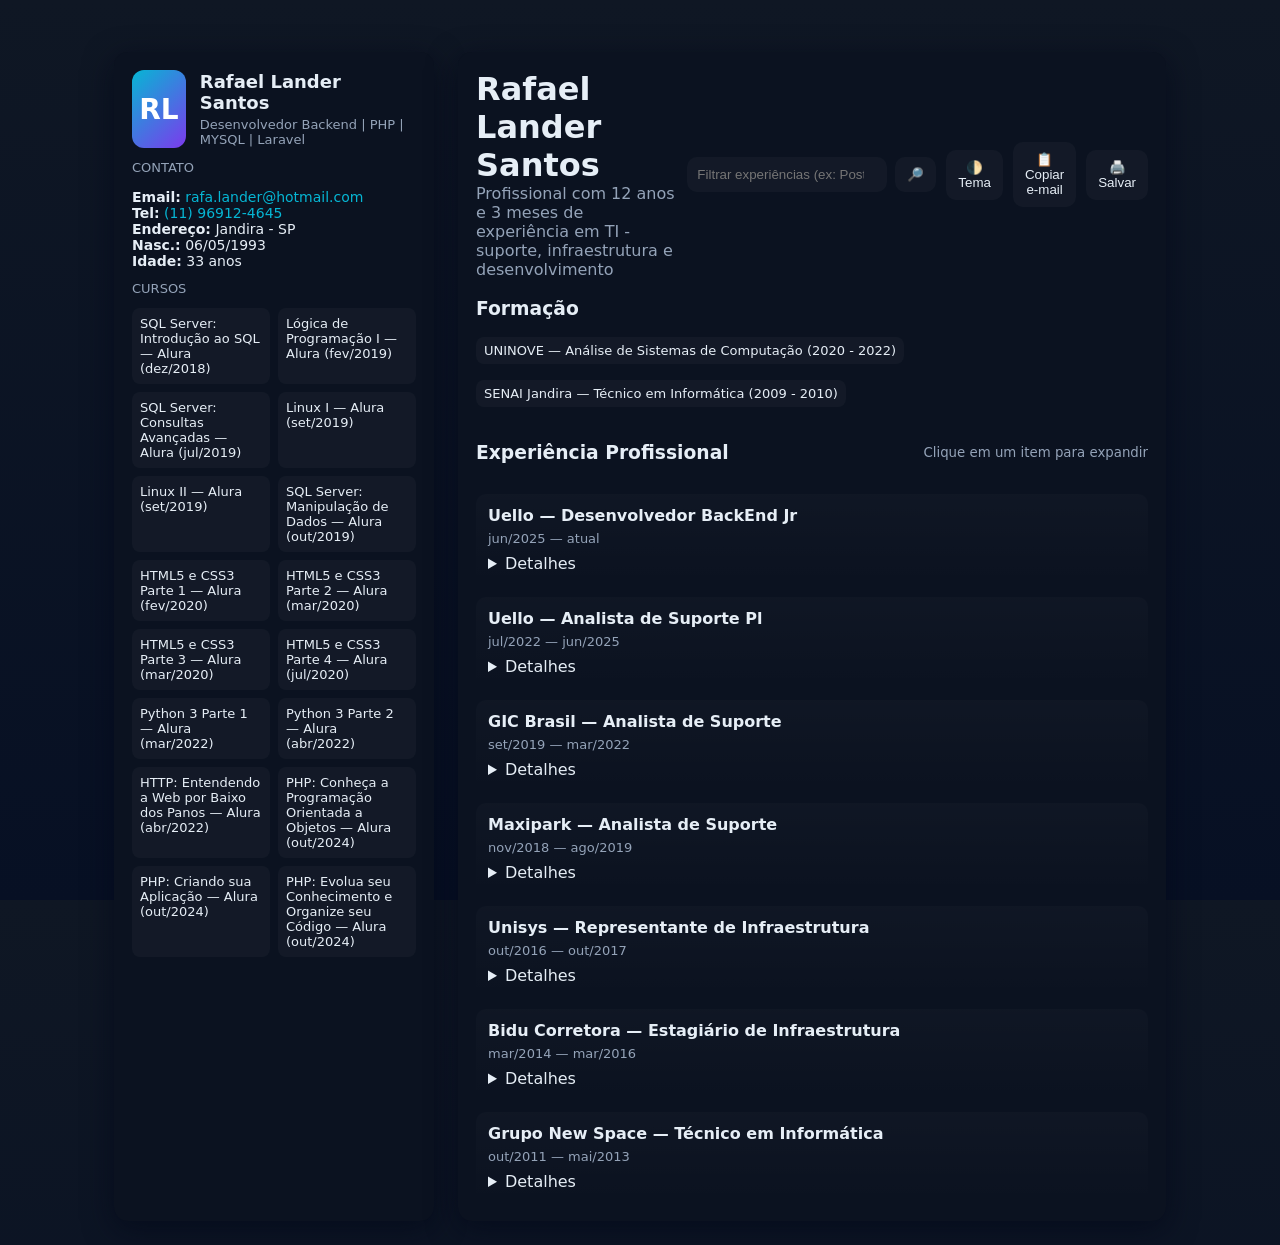
==== index.html @ 4fa95ddf "feature(#NA): Renomeia arquivo html principal" ====
<!doctype html>
<html lang="pt-BR">
<head>
  <meta charset="utf-8" />
  <meta name="viewport" content="width=device-width,initial-scale=1" />
  <title>Rafael Lander Santos — Currículo Interativo</title>
  <link rel="stylesheet" href="style.css">
</head>
<body data-theme="dark">
  <div class="container">
    <aside class="card">
      <div class="profile">
        <div class="avatar">RL</div>
        <div>
          <div class="name">Rafael Lander Santos</div>
          <div class="role">Desenvolvedor Backend | PHP | MYSQL | Laravel</div>
        </div>
      </div>

      <div class="section-title">Contato</div>
      <div class="contact">
        <div><strong>Email:</strong> <a id="emailLink" href="mailto:rafa.lander@hotmail.com">rafa.lander@hotmail.com</a></div>
        <div><strong>Tel:</strong> <a id="phoneLink" href="https://wa.me/5511969124645" target="_blank" rel="noopener noreferrer">(11) 96912-4645</a></div>
        <div><strong>Endereço:</strong> Jandira - SP</div>
        <div class="born"><strong>Nasc.:</strong> <span id="bornValue"></span></div>
        <div class="age"><strong>Idade:</strong> <span id="ageValue"></span></div>
      </div>

      <div class="section-title">Cursos</div>
      <div class="courses">
        <div class="course" data-order="2018-12">SQL Server: Introdução ao SQL — Alura (dez/2018)</div>
        <div class="course" data-order="2019-02">Lógica de Programação I — Alura (fev/2019)</div>
        <div class="course" data-order="2019-07">SQL Server: Consultas Avançadas — Alura (jul/2019)</div>
        <div class="course" data-order="2019-09">Linux I — Alura (set/2019)</div>
        <div class="course" data-order="2019-09">Linux II — Alura (set/2019)</div>
        <div class="course" data-order="2019-10">SQL Server: Manipulação de Dados — Alura (out/2019)</div>
        <div class="course" data-order="2020-02">HTML5 e CSS3 Parte 1 — Alura (fev/2020)</div>
        <div class="course" data-order="2020-03">HTML5 e CSS3 Parte 2 — Alura (mar/2020)</div>
        <div class="course" data-order="2020-03">HTML5 e CSS3 Parte 3 — Alura (mar/2020)</div>
        <div class="course" data-order="2020-07">HTML5 e CSS3 Parte 4 — Alura (jul/2020)</div>
        <div class="course" data-order="2022-03">Python 3 Parte 1 — Alura (mar/2022)</div>
        <div class="course" data-order="2022-04">Python 3 Parte 2 — Alura (abr/2022)</div>
        <div class="course" data-order="2022-04">HTTP: Entendendo a Web por Baixo dos Panos — Alura (abr/2022)</div>
        <div class="course" data-order="2024-10">PHP: Conheça a Programação Orientada a Objetos — Alura (out/2024)</div>
        <div class="course" data-order="2024-10">PHP: Criando sua Aplicação — Alura (out/2024)</div>
        <div class="course" data-order="2024-10">PHP: Evolua seu Conhecimento e Organize seu Código — Alura (out/2024)</div>
      </div>
    </aside>

    <main class="card">
      <header class="main-header">
        <div>
          <h1 style="margin:0">Rafael Lander Santos</h1>
          <div id="experienceSummary" style="color:var(--muted)">Profissional com +8 anos de experiência em TI - suporte, infraestrutura e desenvolvimento</div>
        </div>
        <div class="actions">
          <div class="search">
            <input id="q" type="search" placeholder="Filtrar experiências (ex: Postgres, ServiceNow)" />
            <button id="searchBtn" title="Filtrar">🔎</button>
          </div>
          <button id="themeBtn" title="Alternar tema">🌓 Tema</button>
          <button id="copyBtn" title="Copiar email">📋 Copiar e‑mail</button>
          <button id="printBtn" title="Imprimir / Salvar PDF">🖨️ Salvar</button>
        </div>
      </header>
      
      <section style="margin-top:16px">
        <h3>Formação</h3>
        <div style="display:flex;gap:16px;flex-wrap:wrap;margin-top:8px">
          <div class="chip">UNINOVE — Análise de Sistemas de Computação (2020 - 2022)</div>
          <div class="chip">SENAI Jandira — Técnico em Informática (2009 - 2010)</div>
        </div>
      </section>
      
      <section style="margin-top:16px">
        <div style="display:flex;justify-content:space-between;align-items:center"><h3>Experiência Profissional</h3><small class="print-hide" style="color:var(--muted)">Clique em um item para expandir</small></div>

        <div class="timeline" id="timeline">

          <article class="job" data-tags="uello backend php symfony linux">
            <h4>Uello — Desenvolvedor BackEnd Jr</h4>
            <div class="meta">jun/2025 — atual</div>
            <details>
              <summary>Detalhes</summary>
              <ul>
                <li>Desenvolvimento backend com foco em APIs e integração com sistemas internos.</li>
                <li>Trabalho com PHP/Symfony, banco de dados e deploys.</li>
              </ul>
            </details>
          </article>

          <article class="job" data-tags="uello suporte helpdesk ad ldap">
            <h4>Uello — Analista de Suporte Pl</h4>
            <div class="meta">jul/2022 — jun/2025</div>
            <details>
              <summary>Detalhes</summary>
              <ul>
                <li>Atendimento de 2º/3º nível, administração de contas e suporte a infraestrutura.</li>
                <li>Integração com times de desenvolvimento para resolução de bugs e deploys.</li>
              </ul>
            </details>
          </article>

          <article class="job" data-tags="gic suporte postgres oracle sqlserver linux">
            <h4>GIC Brasil — Analista de Suporte</h4>
            <div class="meta">set/2019 — mar/2022</div>
            <details>
              <summary>Detalhes</summary>
              <ul>
                <li>Suporte técnico ao sistema RUB; atendimento a clientes, instalação e reparo.</li>
                <li>Gerenciamento de banco de dados Postgres, Oracle e SQL Server.</li>
              </ul>
            </details>
          </article>

          <article class="job" data-tags="maxipark suporte sqlserver office365">
            <h4>Maxipark — Analista de Suporte</h4>
            <div class="meta">nov/2018 — ago/2019</div>
            <details>
              <summary>Detalhes</summary>
              <ul>
                <li>Suporte local e remoto às filiais; administração Office365.</li>
                <li>Inserção de dados no Protheus; administração de SQL Server.</li>
              </ul>
            </details>
          </article>

          <article class="job" data-tags="unisys infraestrutura onsite">
            <h4>Unisys — Representante de Infraestrutura</h4>
            <div class="meta">out/2016 — out/2017</div>
            <details>
              <summary>Detalhes</summary>
              <ul>
                <li>Suporte on-site, impressoras e infraestrutura de redes.</li>
              </ul>
            </details>
          </article>

          <article class="job" data-tags="bidu suporte zendesk ad dhcp gpo">
            <h4>Bidu Corretora — Estagiário de Infraestrutura</h4>
            <div class="meta">mar/2014 — mar/2016</div>
            <details>
              <summary>Detalhes</summary>
              <ul>
                <li>Atendimento de chamados (Zendesk). Administração Windows Server e AD.</li>
              </ul>
            </details>
          </article>

          <article class="job" data-tags="newspace tecnico micros impressoras">
            <h4>Grupo New Space — Técnico em Informática</h4>
            <div class="meta">out/2011 — mai/2013</div>
            <details>
              <summary>Detalhes</summary>
              <ul>
                <li>Checklist de servidores, suporte ao usuário, instalação de SOs e configuração de pacotes Office.</li>
              </ul>
            </details>
          </article>

        </div>
      </section>
    </main>
  </div>
  <script src="index.js"></script>
</body>
</html>
---- style.css ----
@media print {
  .print-hide {
    display: none !important;
  }
}
@media print {
  /* Oculta o texto de dica de expandir na impressão */
  .print-hide, .timeline-tip, small[style*="Clique em um item"] {
    display: none !important;
  }
}
@media print {
  html, body {
    background: #fff !important;
    color: #222 !important;
    font-size: 12pt;
    -webkit-print-color-adjust: exact;
    print-color-adjust: exact;
  }
  .container {
    display: block !important;
    max-width: 100% !important;
    margin: 0 !important;
    padding: 0 !important;
    box-shadow: none !important;
    background: none !important;
  }
  aside.card, main.card {
    width: 100% !important;
    float: none !important;
    margin: 0 0 24px 0 !important;
    box-sizing: border-box !important;
    background: none !important;
    box-shadow: none !important;
    border-radius: 0 !important;
    padding: 0 !important;
    color: #222 !important;
  }
  .profile {
    gap: 10px !important;
    align-items: flex-start !important;
    margin-bottom: 12px !important;
  }
  .avatar {
    width: 60px !important;
    height: 60px !important;
    font-size: 22px !important;
    background: #eee !important;
    color: #222 !important;
    box-shadow: none !important;
  }
  .chip, .pill, .course {
    background: #f3f3f3 !important;
    color: #222 !important;
    border-radius: 4px !important;
    box-shadow: none !important;
    margin-bottom: 4px !important;
  }
  .timeline {
    gap: 8px !important;
    margin-top: 10px !important;
  }
  .job {
    background: none !important;
    box-shadow: none !important;
    color: #222 !important;
    border-radius: 0 !important;
    padding: 8px 0 !important;
    page-break-inside: avoid !important;
    margin-bottom: 8px !important;
  }
  .job h4 {
    font-size: 1.1em !important;
    margin-bottom: 2px !important;
  }
  .job .meta {
    font-size: 0.95em !important;
    color: #555 !important;
    margin-bottom: 4px !important;
  }
  ul {
    padding-left: 18px !important;
    margin-bottom: 6px !important;
  }
  .section-title {
    margin-top: 18px !important;
    margin-bottom: 6px !important;
    font-size: 1em !important;
    color: #888 !important;
    text-transform: uppercase !important;
  }
  .courses {
    grid-template-columns: 1fr !important;
    gap: 4px !important;
    page-break-inside: avoid !important;
  }
  footer.note {
    display: none !important;
  }
  a {
    color: #222 !important;
    text-decoration: underline !important;
    word-break: break-all;
  }
  header.main-header {
    display: none !important;
  }
  /* Reduzir margens e espaçamentos para encaixar mais conteúdo na primeira página */
  aside.card, main.card {
    margin-bottom: 12px !important;
    padding: 8px 0 !important;
  }
  .profile {
    margin-bottom: 6px !important;
  }
  .section-title {
    margin-top: 10px !important;
    margin-bottom: 2px !important;
    font-size: 0.95em !important;
  }
  .courses {
    gap: 2px !important;
    margin-bottom: 6px !important;
  }
  .chip, .course {
    padding: 4px 6px !important;
    font-size: 12px !important;
    margin-bottom: 2px !important;
  }
  section {
    margin-top: 8px !important;
    margin-bottom: 8px !important;
    padding: 0 !important;
  }
  h3 {
    margin: 6px 0 4px 0 !important;
    font-size: 1.05em !important;
  }
  .contact {
    margin-top: 6px !important;
    font-size: 13px !important;
  }
}
@import url('https://fonts.googleapis.com/css2?family=Inter:wght@300;400;500;600;700&display=swap');
  :root {
    --bg: #0f1724;
    --card: #0b1220;
    --muted: #94a3b8;
    --accent: #06b6d4;
    --text: #e6eef6;
    --glass: rgba(255, 255, 255, 0.03);
  }
  [data-theme="light"] {
    --bg: #f6f9fc;
    --card: #ffffff;
    --muted: #475569;
    --accent: #0ea5b7;
    --text: #0f1724;
    --glass: rgba(15, 23, 42, 0.04);
  }
  * {
    box-sizing: border-box;
  }
  html,
  body {
    height: 100%;
  }
  body {
    font-family: Inter, ui-sans-serif, system-ui, -apple-system, "Segoe UI", Roboto, "Helvetica Neue";
    margin: 0;
    min-height: 100vh;
    background: linear-gradient(180deg, var(--bg), #071024);
    color: var(--text);
  }
  .container {
    max-width: 1100px;
    margin: 28px auto;
    padding: 24px;
    display: grid;
    grid-template-columns: 320px 1fr;
    gap: 24px;
  }
  .card {
    background: var(--card);
    border-radius: 14px;
    padding: 18px;
    box-shadow: 0 8px 30px rgba(2, 6, 23, 0.6);
    backdrop-filter: blur(6px);
  }

  /* Sidebar */
  .profile {
    display: flex;
    gap: 14px;
    align-items: center;
  }
  .avatar {
    width: 78px;
    height: 78px;
    border-radius: 12px;
    background: linear-gradient(135deg, var(--accent), #7c3aed);
    display: flex;
    align-items: center;
    justify-content: center;
    font-weight: 700;
    font-size: 28px;
    color: #fff;
  }
  .name {
    font-size: 18px;
    font-weight: 700;
  }
  .role {
    color: var(--muted);
    font-size: 13px;
    margin-top: 4px;
  }
  .contact {
    margin-top: 14px;
    font-size: 14px;
  }
  .contact a {
    color: var(--accent);
    text-decoration: none;
  }
  .section-title {
    font-size: 13px;
    color: var(--muted);
    text-transform: uppercase;
    margin: 12px 0;
  }
  .pill {
    display: inline-block;
    padding: 6px 10px;
    border-radius: 999px;
    background: var(--glass);
    font-size: 13px;
    margin: 6px 6px 0 0;
  }
  .skills {
    display: flex;
    flex-direction: column;
    gap: 8px;
  }
  .skill {
    display: flex;
    justify-content: space-between;
    align-items: center;
  }
  .bar {
    height: 8px;
    background: rgba(255, 255, 255, 0.06);
    border-radius: 999px;
    flex: 1;
    margin-left: 10px;
    overflow: hidden;
  }
  .bar > i {
    display: block;
    height: 100%;
    background: linear-gradient(90deg, var(--accent), #7c3aed);
  }

  /* Main */
  header.main-header {
    display: flex;
    align-items: center;
    justify-content: space-between;
    gap: 12px;
  }
  .actions {
    display: flex;
    gap: 10px;
    align-items: center;
  }
  button {
    background: var(--glass);
    border: 0;
    padding: 10px 12px;
    border-radius: 10px;
    color: inherit;
    cursor: pointer;
  }

  .about {
    margin-top: 12px;
    color: var(--muted);
    line-height: 1.45;
  }
  .timeline {
    display: flex;
    flex-direction: column;
    gap: 12px;
    margin-top: 12px;
  }
  .job {
    background: linear-gradient(180deg, rgba(255, 255, 255, 0.02), transparent);
    padding: 12px;
    border-radius: 10px;
  }
  .job h4 {
    margin: 0 0 6px 0;
  }
  .job .meta {
    font-size: 13px;
    color: var(--muted);
    margin-bottom: 8px;
  }
  ul {
    margin: 0;
    padding-left: 18px;
  }

  .courses {
    display: grid;
    grid-template-columns: repeat(2, 1fr);
    gap: 8px;
  }
  .course {
    background: var(--glass);
    padding: 8px;
    border-radius: 8px;
    font-size: 13px;
  }

  /* Responsive */
  @media (max-width: 900px) {
    .container {
      grid-template-columns: 1fr;
      padding: 16px;
    }
    .avatar {
      width: 64px;
      height: 64px;
    }
  }

  /* small helpers */
  .chip {
    padding: 6px 8px;
    border-radius: 8px;
    background: rgba(255, 255, 255, 0.03);
    font-size: 13px;
  }
  .search {
    display: flex;
    gap: 8px;
    align-items: center;
  }
  input[type="search"] {
    padding: 10px;
    border-radius: 10px;
    border: 0;
    background: rgba(255, 255, 255, 0.03);
    color: inherit;
    min-width: 200px;
  }
  footer.note {
    margin-top: 14px;
    color: var(--muted);
    font-size: 13px;
  }

  /* improve link contrast in light mode */
  [data-theme="light"] a {
    color: var(--accent);
  }
@import url('https://fonts.googleapis.com/css2?family=Inter:wght@300;400;500;600;700&display=swap');
  :root {
    --bg: #0f1724;
    --card: #0b1220;
    --muted: #94a3b8;
    --accent: #06b6d4;
    --text: #e6eef6;
    --glass: rgba(255, 255, 255, 0.03);
  }
  [data-theme="light"] {
    --bg: #f6f9fc;
    --card: #ffffff;
    --muted: #475569;
    --accent: #0ea5b7;
    --text: #0f1724;
    --glass: rgba(15, 23, 42, 0.04);
  }
  * {
    box-sizing: border-box;
  }
  html,
  body {
    height: 100%;
  }
  body {
    font-family: Inter, ui-sans-serif, system-ui, -apple-system, "Segoe UI", Roboto, "Helvetica Neue";
    margin: 0;
    min-height: 100vh;
    background: linear-gradient(180deg, var(--bg), #071024);
    color: var(--text);
  }
  .container {
    max-width: 1100px;
    margin: 28px auto;
    padding: 24px;
    display: grid;
    grid-template-columns: 320px 1fr;
    gap: 24px;
  }
  .card {
    background: var(--card);
    border-radius: 14px;
    padding: 18px;
    box-shadow: 0 8px 30px rgba(2, 6, 23, 0.6);
    backdrop-filter: blur(6px);
  }

    height: 100%;
    background: linear-gradient(90deg, var(--accent), #7c3aed);
  }

  /* Main */
  header.main-header {
    display: flex;
    align-items: center;
    justify-content: space-between;
    gap: 12px;
  }
  .actions {
    display: flex;
    gap: 10px;
    align-items: center;
  }
  button {
    background: var(--glass);
    border: 0;
    padding: 10px 12px;
    border-radius: 10px;
    color: inherit;
    cursor: pointer;
  }

  .about {
    margin-top: 12px;
    color: var(--muted);
    line-height: 1.45;
  }
  .timeline {
    display: flex;
    flex-direction: column;
    gap: 12px;
    margin-top: 12px;
  }
  .job {
    background: linear-gradient(180deg, rgba(255, 255, 255, 0.02), transparent);
    padding: 12px;
    border-radius: 10px;
  }
  .job h4 {
    margin: 0 0 6px 0;
  }
  .job .meta {
    font-size: 13px;
    color: var(--muted);
    margin-bottom: 8px;
  }
  ul {
    margin: 0;
    padding-left: 18px;
  }

  .courses {
    display: grid;
    grid-template-columns: repeat(2, 1fr);
    gap: 8px;
  }
  .course {
    background: var(--glass);
    padding: 8px;
    border-radius: 8px;
    font-size: 13px;
  }

  /* Responsive */
  @media (max-width: 900px) {
    .container {
      grid-template-columns: 1fr;
      padding: 16px;
    }
    .avatar {
      width: 64px;
      height: 64px;
    }
  }

  /* small helpers */
  .chip {
    padding: 6px 8px;
    border-radius: 8px;
    background: rgba(255, 255, 255, 0.03);
    font-size: 13px;
  }
  .search {
    display: flex;
    gap: 8px;
    align-items: center;
  }
  input[type="search"] {
    padding: 10px;
    border-radius: 10px;
    border: 0;
    background: rgba(255, 255, 255, 0.03);
    color: inherit;
    min-width: 200px;
  }
  footer.note {
    margin-top: 14px;
    color: var(--muted);
    font-size: 13px;
  }

  /* improve link contrast in light mode */
  [data-theme="light"] a {
    color: var(--accent);
  }
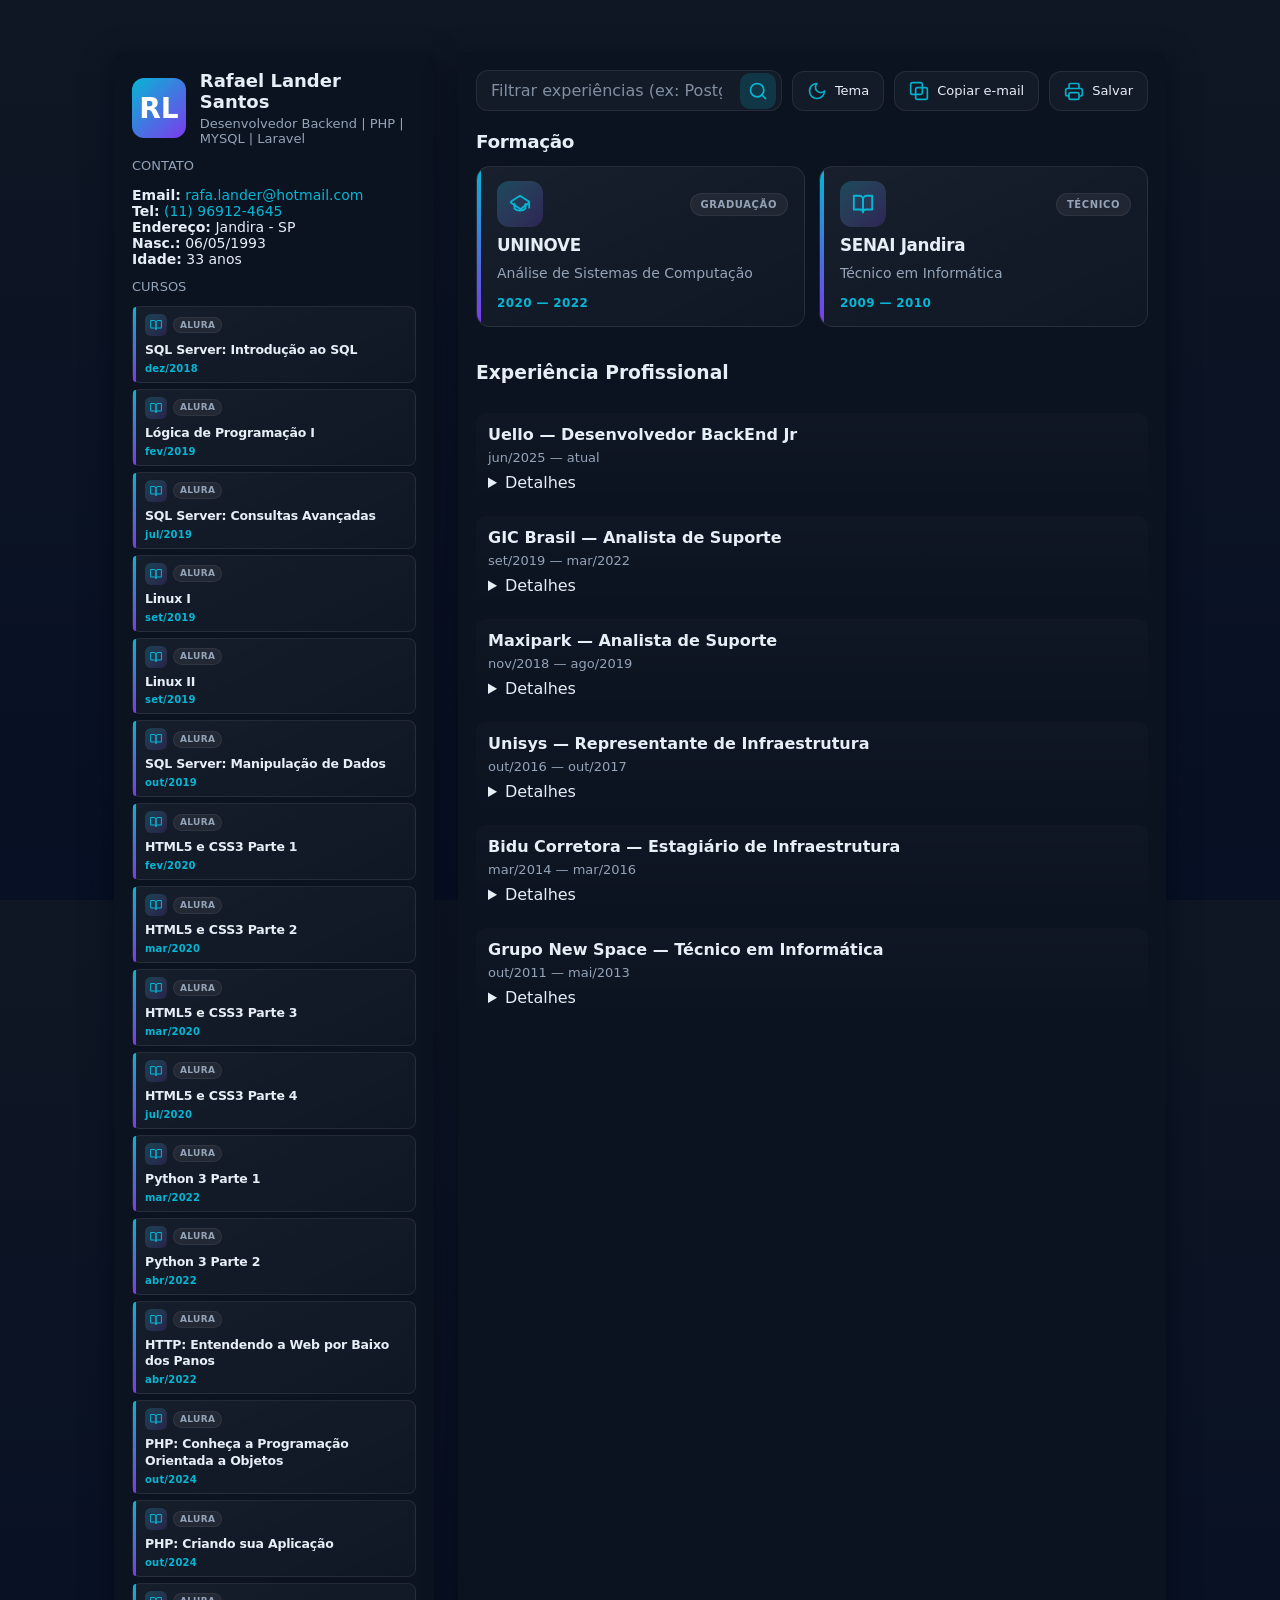
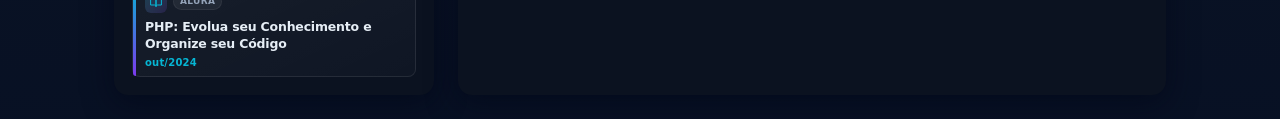
==== commit f05e5eae: "moderniza curriculo e corrige bugs" ====
--- a/index.html
+++ b/index.html
@@ -28,52 +28,252 @@
 
       <div class="section-title">Cursos</div>
       <div class="courses">
-        <div class="course" data-order="2018-12">SQL Server: Introdução ao SQL — Alura (dez/2018)</div>
-        <div class="course" data-order="2019-02">Lógica de Programação I — Alura (fev/2019)</div>
-        <div class="course" data-order="2019-07">SQL Server: Consultas Avançadas — Alura (jul/2019)</div>
-        <div class="course" data-order="2019-09">Linux I — Alura (set/2019)</div>
-        <div class="course" data-order="2019-09">Linux II — Alura (set/2019)</div>
-        <div class="course" data-order="2019-10">SQL Server: Manipulação de Dados — Alura (out/2019)</div>
-        <div class="course" data-order="2020-02">HTML5 e CSS3 Parte 1 — Alura (fev/2020)</div>
-        <div class="course" data-order="2020-03">HTML5 e CSS3 Parte 2 — Alura (mar/2020)</div>
-        <div class="course" data-order="2020-03">HTML5 e CSS3 Parte 3 — Alura (mar/2020)</div>
-        <div class="course" data-order="2020-07">HTML5 e CSS3 Parte 4 — Alura (jul/2020)</div>
-        <div class="course" data-order="2022-03">Python 3 Parte 1 — Alura (mar/2022)</div>
-        <div class="course" data-order="2022-04">Python 3 Parte 2 — Alura (abr/2022)</div>
-        <div class="course" data-order="2022-04">HTTP: Entendendo a Web por Baixo dos Panos — Alura (abr/2022)</div>
-        <div class="course" data-order="2024-10">PHP: Conheça a Programação Orientada a Objetos — Alura (out/2024)</div>
-        <div class="course" data-order="2024-10">PHP: Criando sua Aplicação — Alura (out/2024)</div>
-        <div class="course" data-order="2024-10">PHP: Evolua seu Conhecimento e Organize seu Código — Alura (out/2024)</div>
+        <svg class="svg-sprite" xmlns="http://www.w3.org/2000/svg" aria-hidden="true" focusable="false">
+          <symbol id="icon-course-book" viewBox="0 0 24 24" fill="none">
+            <path stroke="currentColor" stroke-width="2" stroke-linecap="round" stroke-linejoin="round" d="M2 3h6a4 4 0 0 1 4 4v14a3 3 0 0 0-3-3H2z"/>
+            <path stroke="currentColor" stroke-width="2" stroke-linecap="round" stroke-linejoin="round" d="M22 3h-6a4 4 0 0 0-4 4v14a3 3 0 0 1 3-3h7z"/>
+          </symbol>
+        </svg>
+        <article class="course-card" data-order="2018-12">
+          <div class="course-card__accent" aria-hidden="true"></div>
+          <div class="course-card__head">
+            <span class="course-card__icon" aria-hidden="true"><svg width="16" height="16" aria-hidden="true"><use href="#icon-course-book"/></svg></span>
+            <span class="course-card__tag">Alura</span>
+          </div>
+          <div class="course-card__body">
+            <h4 class="course-card__title">SQL Server: Introdução ao SQL</h4>
+            <p class="course-card__period"><time datetime="2018-12">dez/2018</time></p>
+          </div>
+        </article>
+        <article class="course-card" data-order="2019-02">
+          <div class="course-card__accent" aria-hidden="true"></div>
+          <div class="course-card__head">
+            <span class="course-card__icon" aria-hidden="true"><svg width="16" height="16" aria-hidden="true"><use href="#icon-course-book"/></svg></span>
+            <span class="course-card__tag">Alura</span>
+          </div>
+          <div class="course-card__body">
+            <h4 class="course-card__title">Lógica de Programação I</h4>
+            <p class="course-card__period"><time datetime="2019-02">fev/2019</time></p>
+          </div>
+        </article>
+        <article class="course-card" data-order="2019-07">
+          <div class="course-card__accent" aria-hidden="true"></div>
+          <div class="course-card__head">
+            <span class="course-card__icon" aria-hidden="true"><svg width="16" height="16" aria-hidden="true"><use href="#icon-course-book"/></svg></span>
+            <span class="course-card__tag">Alura</span>
+          </div>
+          <div class="course-card__body">
+            <h4 class="course-card__title">SQL Server: Consultas Avançadas</h4>
+            <p class="course-card__period"><time datetime="2019-07">jul/2019</time></p>
+          </div>
+        </article>
+        <article class="course-card" data-order="2019-09">
+          <div class="course-card__accent" aria-hidden="true"></div>
+          <div class="course-card__head">
+            <span class="course-card__icon" aria-hidden="true"><svg width="16" height="16" aria-hidden="true"><use href="#icon-course-book"/></svg></span>
+            <span class="course-card__tag">Alura</span>
+          </div>
+          <div class="course-card__body">
+            <h4 class="course-card__title">Linux I</h4>
+            <p class="course-card__period"><time datetime="2019-09">set/2019</time></p>
+          </div>
+        </article>
+        <article class="course-card" data-order="2019-09">
+          <div class="course-card__accent" aria-hidden="true"></div>
+          <div class="course-card__head">
+            <span class="course-card__icon" aria-hidden="true"><svg width="16" height="16" aria-hidden="true"><use href="#icon-course-book"/></svg></span>
+            <span class="course-card__tag">Alura</span>
+          </div>
+          <div class="course-card__body">
+            <h4 class="course-card__title">Linux II</h4>
+            <p class="course-card__period"><time datetime="2019-09">set/2019</time></p>
+          </div>
+        </article>
+        <article class="course-card" data-order="2019-10">
+          <div class="course-card__accent" aria-hidden="true"></div>
+          <div class="course-card__head">
+            <span class="course-card__icon" aria-hidden="true"><svg width="16" height="16" aria-hidden="true"><use href="#icon-course-book"/></svg></span>
+            <span class="course-card__tag">Alura</span>
+          </div>
+          <div class="course-card__body">
+            <h4 class="course-card__title">SQL Server: Manipulação de Dados</h4>
+            <p class="course-card__period"><time datetime="2019-10">out/2019</time></p>
+          </div>
+        </article>
+        <article class="course-card" data-order="2020-02">
+          <div class="course-card__accent" aria-hidden="true"></div>
+          <div class="course-card__head">
+            <span class="course-card__icon" aria-hidden="true"><svg width="16" height="16" aria-hidden="true"><use href="#icon-course-book"/></svg></span>
+            <span class="course-card__tag">Alura</span>
+          </div>
+          <div class="course-card__body">
+            <h4 class="course-card__title">HTML5 e CSS3 Parte 1</h4>
+            <p class="course-card__period"><time datetime="2020-02">fev/2020</time></p>
+          </div>
+        </article>
+        <article class="course-card" data-order="2020-03">
+          <div class="course-card__accent" aria-hidden="true"></div>
+          <div class="course-card__head">
+            <span class="course-card__icon" aria-hidden="true"><svg width="16" height="16" aria-hidden="true"><use href="#icon-course-book"/></svg></span>
+            <span class="course-card__tag">Alura</span>
+          </div>
+          <div class="course-card__body">
+            <h4 class="course-card__title">HTML5 e CSS3 Parte 2</h4>
+            <p class="course-card__period"><time datetime="2020-03">mar/2020</time></p>
+          </div>
+        </article>
+        <article class="course-card" data-order="2020-03">
+          <div class="course-card__accent" aria-hidden="true"></div>
+          <div class="course-card__head">
+            <span class="course-card__icon" aria-hidden="true"><svg width="16" height="16" aria-hidden="true"><use href="#icon-course-book"/></svg></span>
+            <span class="course-card__tag">Alura</span>
+          </div>
+          <div class="course-card__body">
+            <h4 class="course-card__title">HTML5 e CSS3 Parte 3</h4>
+            <p class="course-card__period"><time datetime="2020-03">mar/2020</time></p>
+          </div>
+        </article>
+        <article class="course-card" data-order="2020-07">
+          <div class="course-card__accent" aria-hidden="true"></div>
+          <div class="course-card__head">
+            <span class="course-card__icon" aria-hidden="true"><svg width="16" height="16" aria-hidden="true"><use href="#icon-course-book"/></svg></span>
+            <span class="course-card__tag">Alura</span>
+          </div>
+          <div class="course-card__body">
+            <h4 class="course-card__title">HTML5 e CSS3 Parte 4</h4>
+            <p class="course-card__period"><time datetime="2020-07">jul/2020</time></p>
+          </div>
+        </article>
+        <article class="course-card" data-order="2022-03">
+          <div class="course-card__accent" aria-hidden="true"></div>
+          <div class="course-card__head">
+            <span class="course-card__icon" aria-hidden="true"><svg width="16" height="16" aria-hidden="true"><use href="#icon-course-book"/></svg></span>
+            <span class="course-card__tag">Alura</span>
+          </div>
+          <div class="course-card__body">
+            <h4 class="course-card__title">Python 3 Parte 1</h4>
+            <p class="course-card__period"><time datetime="2022-03">mar/2022</time></p>
+          </div>
+        </article>
+        <article class="course-card" data-order="2022-04">
+          <div class="course-card__accent" aria-hidden="true"></div>
+          <div class="course-card__head">
+            <span class="course-card__icon" aria-hidden="true"><svg width="16" height="16" aria-hidden="true"><use href="#icon-course-book"/></svg></span>
+            <span class="course-card__tag">Alura</span>
+          </div>
+          <div class="course-card__body">
+            <h4 class="course-card__title">Python 3 Parte 2</h4>
+            <p class="course-card__period"><time datetime="2022-04">abr/2022</time></p>
+          </div>
+        </article>
+        <article class="course-card" data-order="2022-04">
+          <div class="course-card__accent" aria-hidden="true"></div>
+          <div class="course-card__head">
+            <span class="course-card__icon" aria-hidden="true"><svg width="16" height="16" aria-hidden="true"><use href="#icon-course-book"/></svg></span>
+            <span class="course-card__tag">Alura</span>
+          </div>
+          <div class="course-card__body">
+            <h4 class="course-card__title">HTTP: Entendendo a Web por Baixo dos Panos</h4>
+            <p class="course-card__period"><time datetime="2022-04">abr/2022</time></p>
+          </div>
+        </article>
+        <article class="course-card" data-order="2024-10">
+          <div class="course-card__accent" aria-hidden="true"></div>
+          <div class="course-card__head">
+            <span class="course-card__icon" aria-hidden="true"><svg width="16" height="16" aria-hidden="true"><use href="#icon-course-book"/></svg></span>
+            <span class="course-card__tag">Alura</span>
+          </div>
+          <div class="course-card__body">
+            <h4 class="course-card__title">PHP: Conheça a Programação Orientada a Objetos</h4>
+            <p class="course-card__period"><time datetime="2024-10">out/2024</time></p>
+          </div>
+        </article>
+        <article class="course-card" data-order="2024-10">
+          <div class="course-card__accent" aria-hidden="true"></div>
+          <div class="course-card__head">
+            <span class="course-card__icon" aria-hidden="true"><svg width="16" height="16" aria-hidden="true"><use href="#icon-course-book"/></svg></span>
+            <span class="course-card__tag">Alura</span>
+          </div>
+          <div class="course-card__body">
+            <h4 class="course-card__title">PHP: Criando sua Aplicação</h4>
+            <p class="course-card__period"><time datetime="2024-10">out/2024</time></p>
+          </div>
+        </article>
+        <article class="course-card" data-order="2024-10">
+          <div class="course-card__accent" aria-hidden="true"></div>
+          <div class="course-card__head">
+            <span class="course-card__icon" aria-hidden="true"><svg width="16" height="16" aria-hidden="true"><use href="#icon-course-book"/></svg></span>
+            <span class="course-card__tag">Alura</span>
+          </div>
+          <div class="course-card__body">
+            <h4 class="course-card__title">PHP: Evolua seu Conhecimento e Organize seu Código</h4>
+            <p class="course-card__period"><time datetime="2024-10">out/2024</time></p>
+          </div>
+        </article>
       </div>
     </aside>
 
     <main class="card">
       <header class="main-header">
-        <div>
-          <h1 style="margin:0">Rafael Lander Santos</h1>
-          <div id="experienceSummary" style="color:var(--muted)">Profissional com +8 anos de experiência em TI - suporte, infraestrutura e desenvolvimento</div>
-        </div>
         <div class="actions">
-          <div class="search">
-            <input id="q" type="search" placeholder="Filtrar experiências (ex: Postgres, ServiceNow)" />
-            <button id="searchBtn" title="Filtrar">🔎</button>
-          </div>
-          <button id="themeBtn" title="Alternar tema">🌓 Tema</button>
-          <button id="copyBtn" title="Copiar email">📋 Copiar e‑mail</button>
-          <button id="printBtn" title="Imprimir / Salvar PDF">🖨️ Salvar</button>
+          <div class="search" role="search">
+            <label class="visually-hidden" for="q">Filtrar experiências</label>
+            <input id="q" type="search" placeholder="Filtrar experiências (ex: Postgres, ServiceNow)" autocomplete="off" />
+            <button id="searchBtn" type="button" class="search__btn" title="Filtrar" aria-label="Filtrar experiências">
+              <svg class="icon" width="20" height="20" viewBox="0 0 24 24" aria-hidden="true"><circle cx="11" cy="11" r="8" fill="none" stroke="currentColor" stroke-width="2"/><path fill="none" stroke="currentColor" stroke-width="2" stroke-linecap="round" d="m21 21-4.35-4.35"/></svg>
+            </button>
+          </div>
+          <button id="themeBtn" type="button" class="toolbar-btn" title="Alternar tema" aria-pressed="false" aria-label="Alternar tema claro ou escuro">
+            <svg class="icon toolbar-btn__icon" width="20" height="20" viewBox="0 0 24 24" aria-hidden="true"><path fill="none" stroke="currentColor" stroke-width="2" stroke-linecap="round" stroke-linejoin="round" d="M12 3a6 6 0 0 0 9 9 9 9 0 1 1-9-9Z"/></svg>
+            <span class="toolbar-btn__label" aria-hidden="true">Tema</span>
+          </button>
+          <button id="copyBtn" type="button" class="toolbar-btn" title="Copiar e-mail" aria-label="Copiar e-mail">
+            <svg class="icon toolbar-btn__icon" width="20" height="20" viewBox="0 0 24 24" aria-hidden="true"><rect width="14" height="14" x="8" y="8" rx="2" ry="2" fill="none" stroke="currentColor" stroke-width="2"/><rect width="14" height="14" x="2" y="2" rx="2" ry="2" fill="none" stroke="currentColor" stroke-width="2"/></svg>
+            <span class="toolbar-btn__label" data-copy-label aria-hidden="true">Copiar e-mail</span>
+          </button>
+          <button id="printBtn" type="button" class="toolbar-btn" title="Imprimir ou salvar em PDF" aria-label="Imprimir ou salvar em PDF">
+            <svg class="icon toolbar-btn__icon" width="20" height="20" viewBox="0 0 24 24" aria-hidden="true"><path fill="none" stroke="currentColor" stroke-width="2" stroke-linejoin="round" d="M6 18H4a2 2 0 0 1-2-2v-5a2 2 0 0 1 2-2h16a2 2 0 0 1 2 2v5a2 2 0 0 1-2 2h-2"/><rect width="12" height="8" x="6" y="14" rx="2" fill="none" stroke="currentColor" stroke-width="2"/><path fill="none" stroke="currentColor" stroke-width="2" stroke-linejoin="round" d="M6 9V5a2 2 0 0 1 2-2h8a2 2 0 0 1 2 2v4"/></svg>
+            <span class="toolbar-btn__label" aria-hidden="true">Salvar</span>
+          </button>
         </div>
       </header>
       
-      <section style="margin-top:16px">
-        <h3>Formação</h3>
-        <div style="display:flex;gap:16px;flex-wrap:wrap;margin-top:8px">
-          <div class="chip">UNINOVE — Análise de Sistemas de Computação (2020 - 2022)</div>
-          <div class="chip">SENAI Jandira — Técnico em Informática (2009 - 2010)</div>
+      <section class="section-block formation" aria-labelledby="formation-heading">
+        <h3 id="formation-heading" class="section-block__title">Formação</h3>
+        <div class="formation-grid">
+          <article class="formation-card">
+            <div class="formation-card__accent" aria-hidden="true"></div>
+            <div class="formation-card__head">
+              <span class="formation-card__icon" aria-hidden="true">
+                <svg width="22" height="22" viewBox="0 0 24 24" fill="none" stroke="currentColor" stroke-width="2" stroke-linecap="round" stroke-linejoin="round"><path d="M21.42 10.922a1 1 0 0 0-.019-1.838L12 3.11 2.58 9.084a1 1 0 0 0 0 1.832L11.58 17.002a1 1 0 0 0 1.86 0z"/><path d="M22 10v6"/><path d="M6 12v5c3 3 9 3 12 0v-5"/></svg>
+              </span>
+              <span class="formation-card__tag">Graduação</span>
+            </div>
+            <div class="formation-card__body">
+              <h4 class="formation-card__school">UNINOVE</h4>
+              <p class="formation-card__course">Análise de Sistemas de Computação</p>
+              <p class="formation-card__period"><time datetime="2020">2020</time> — <time datetime="2022">2022</time></p>
+            </div>
+          </article>
+          <article class="formation-card">
+            <div class="formation-card__accent" aria-hidden="true"></div>
+            <div class="formation-card__head">
+              <span class="formation-card__icon" aria-hidden="true">
+                <svg width="22" height="22" viewBox="0 0 24 24" fill="none" stroke="currentColor" stroke-width="2" stroke-linecap="round" stroke-linejoin="round"><path d="M2 3h6a4 4 0 0 1 4 4v14a3 3 0 0 0-3-3H2z"/><path d="M22 3h-6a4 4 0 0 0-4 4v14a3 3 0 0 1 3-3h7z"/></svg>
+              </span>
+              <span class="formation-card__tag">Técnico</span>
+            </div>
+            <div class="formation-card__body">
+              <h4 class="formation-card__school">SENAI Jandira</h4>
+              <p class="formation-card__course">Técnico em Informática</p>
+              <p class="formation-card__period"><time datetime="2009">2009</time> — <time datetime="2010">2010</time></p>
+            </div>
+          </article>
         </div>
       </section>
       
       <section style="margin-top:16px">
-        <div style="display:flex;justify-content:space-between;align-items:center"><h3>Experiência Profissional</h3><small class="print-hide" style="color:var(--muted)">Clique em um item para expandir</small></div>
+        <div style="display:flex;justify-content:space-between;align-items:center"><h3>Experiência Profissional</h3></div>
 
         <div class="timeline" id="timeline">
 
@@ -84,19 +284,9 @@
               <summary>Detalhes</summary>
               <ul>
                 <li>Desenvolvimento backend com foco em APIs e integração com sistemas internos.</li>
-                <li>Trabalho com PHP/Symfony, banco de dados e deploys.</li>
-              </ul>
-            </details>
-          </article>
-
-          <article class="job" data-tags="uello suporte helpdesk ad ldap">
-            <h4>Uello — Analista de Suporte Pl</h4>
-            <div class="meta">jul/2022 — jun/2025</div>
-            <details>
-              <summary>Detalhes</summary>
-              <ul>
-                <li>Atendimento de 2º/3º nível, administração de contas e suporte a infraestrutura.</li>
-                <li>Integração com times de desenvolvimento para resolução de bugs e deploys.</li>
+                <li>Backend com PHP/Laravel, banco de dados MySQL e Docker.</li>
+                <li>Controle de versão com Git e GitHub.</li>
+                <li>Atuo também com o basico de frontend com HTML, CSS e JavaScript, React e typescript.</li>
               </ul>
             </details>
           </article>
@@ -108,6 +298,7 @@
               <summary>Detalhes</summary>
               <ul>
                 <li>Suporte técnico ao sistema RUB; atendimento a clientes, instalação e reparo.</li>
+                <li>Gestao de SMIT, e controle de chamados.</li>
                 <li>Gerenciamento de banco de dados Postgres, Oracle e SQL Server.</li>
               </ul>
             </details>
@@ -121,6 +312,9 @@
               <ul>
                 <li>Suporte local e remoto às filiais; administração Office365.</li>
                 <li>Inserção de dados no Protheus; administração de SQL Server.</li>
+                <li>Gestao do sistema de estacionamento matendo e corrigindo enventuais bugs.</li>
+                <li>Atendimento ao cliente e suporte ao usuário.</li>
+                <li>Gerenciamento de infraestrutura de servidores e redes local</li>
               </ul>
             </details>
           </article>
@@ -142,7 +336,9 @@
             <details>
               <summary>Detalhes</summary>
               <ul>
-                <li>Atendimento de chamados (Zendesk). Administração Windows Server e AD.</li>
+                <li>Atendimento de chamados (Zendesk).</li>
+                <li>Controle de usuarios e contas do AD e DHCP.</li>
+                <li>Gerenciamento de infraestrutura de servidores e redes local.</li>
               </ul>
             </details>
           </article>
--- a/style.css
+++ b/style.css
@@ -16,6 +16,9 @@
     font-size: 12pt;
     -webkit-print-color-adjust: exact;
     print-color-adjust: exact;
+    height: auto !important;
+    min-height: 0 !important;
+    overflow: visible !important;
   }
   .container {
     display: block !important;
@@ -24,6 +27,7 @@
     padding: 0 !important;
     box-shadow: none !important;
     background: none !important;
+    overflow: visible !important;
   }
   aside.card, main.card {
     width: 100% !important;
@@ -35,6 +39,37 @@
     border-radius: 0 !important;
     padding: 0 !important;
     color: #222 !important;
+    display: block !important;
+    overflow: visible !important;
+    max-height: none !important;
+  }
+  main.card {
+    page-break-before: auto !important;
+  }
+  #timeline,
+  .timeline {
+    display: flex !important;
+    flex-direction: column !important;
+    overflow: visible !important;
+    visibility: visible !important;
+  }
+  .job,
+  article.job {
+    display: block !important;
+    visibility: visible !important;
+    opacity: 1 !important;
+    page-break-inside: auto !important;
+    break-inside: auto !important;
+  }
+  details {
+    display: block !important;
+    overflow: visible !important;
+  }
+  details[open] > *:not(summary) {
+    display: block !important;
+  }
+  summary {
+    display: list-item !important;
   }
   .profile {
     gap: 10px !important;
@@ -49,7 +84,7 @@
     color: #222 !important;
     box-shadow: none !important;
   }
-  .chip, .pill, .course {
+  .chip, .pill, .course-card {
     background: #f3f3f3 !important;
     color: #222 !important;
     border-radius: 4px !important;
@@ -66,7 +101,6 @@
     color: #222 !important;
     border-radius: 0 !important;
     padding: 8px 0 !important;
-    page-break-inside: avoid !important;
     margin-bottom: 8px !important;
   }
   .job h4 {
@@ -92,7 +126,6 @@
   .courses {
     grid-template-columns: 1fr !important;
     gap: 4px !important;
-    page-break-inside: avoid !important;
   }
   footer.note {
     display: none !important;
@@ -122,10 +155,38 @@
     gap: 2px !important;
     margin-bottom: 6px !important;
   }
-  .chip, .course {
+  .chip {
     padding: 4px 6px !important;
     font-size: 12px !important;
     margin-bottom: 2px !important;
+  }
+  .course-card {
+    transform: none !important;
+    box-shadow: none !important;
+    background: #f3f3f3 !important;
+    border: 1px solid #ddd !important;
+    border-left: 3px solid #94a3b8 !important;
+    margin-bottom: 4px !important;
+    break-inside: avoid;
+  }
+  .course-card__accent {
+    display: none !important;
+  }
+  .course-card__icon {
+    background: #e8e8e8 !important;
+    color: #333 !important;
+  }
+  .course-card__tag {
+    background: #eaeaea !important;
+    border-color: #ddd !important;
+    color: #555 !important;
+  }
+  .course-card__title {
+    color: #111 !important;
+    font-size: 12px !important;
+  }
+  .course-card__period {
+    color: #0e7490 !important;
   }
   section {
     margin-top: 8px !important;
@@ -139,6 +200,35 @@
   .contact {
     margin-top: 6px !important;
     font-size: 13px !important;
+  }
+  .formation-card {
+    transform: none !important;
+    box-shadow: none !important;
+    background: #f3f3f3 !important;
+    border: 1px solid #ddd !important;
+    border-left: 4px solid #94a3b8 !important;
+    page-break-inside: avoid !important;
+  }
+  .formation-card__accent {
+    display: none !important;
+  }
+  .formation-card__icon {
+    background: #e8e8e8 !important;
+    color: #333 !important;
+  }
+  .formation-card__tag {
+    background: #eaeaea !important;
+    border-color: #ddd !important;
+    color: #555 !important;
+  }
+  .formation-card__school {
+    color: #111 !important;
+  }
+  .formation-card__course {
+    color: #444 !important;
+  }
+  .formation-card__period {
+    color: #0e7490 !important;
   }
 }
 @import url('https://fonts.googleapis.com/css2?family=Inter:wght@300;400;500;600;700&display=swap');
@@ -196,7 +286,7 @@
   }
   .avatar {
     width: 78px;
-    height: 78px;
+    height: 60px;
     border-radius: 12px;
     background: linear-gradient(135deg, var(--accent), #7c3aed);
     display: flex;
@@ -272,6 +362,8 @@
     display: flex;
     gap: 10px;
     align-items: center;
+    flex-wrap: wrap;
+    width: 100%;
   }
   button {
     background: var(--glass);
@@ -280,6 +372,12 @@
     border-radius: 10px;
     color: inherit;
     cursor: pointer;
+    font: inherit;
+    transition: background 0.15s ease, color 0.15s ease, border-color 0.15s ease, box-shadow 0.15s ease;
+  }
+  button:focus-visible {
+    outline: 2px solid var(--accent);
+    outline-offset: 2px;
   }
 
   .about {
@@ -312,15 +410,240 @@
   }
 
   .courses {
+    position: relative;
     display: grid;
-    grid-template-columns: repeat(2, 1fr);
-    gap: 8px;
-  }
-  .course {
-    background: var(--glass);
-    padding: 8px;
+    grid-template-columns: minmax(0, 1fr);
+    gap: 6px;
+    align-items: stretch;
+  }
+  .svg-sprite {
+    position: absolute;
+    width: 0;
+    height: 0;
+    overflow: hidden;
+  }
+  .course-card {
+    position: relative;
+    display: flex;
+    flex-direction: column;
+    align-items: stretch;
+    gap: 6px;
+    padding: 7px 10px 7px 12px;
     border-radius: 8px;
-    font-size: 13px;
+    border: 1px solid rgba(255, 255, 255, 0.08);
+    background: linear-gradient(155deg, rgba(255, 255, 255, 0.05), rgba(255, 255, 255, 0.02));
+    overflow: visible;
+    transition: transform 0.18s ease, box-shadow 0.18s ease, border-color 0.18s ease;
+  }
+  [data-theme="light"] .course-card {
+    border-color: rgba(15, 23, 42, 0.1);
+    background: linear-gradient(155deg, #ffffff, rgba(15, 23, 42, 0.03));
+  }
+  .course-card:hover {
+    transform: translateY(-1px);
+    box-shadow: 0 6px 16px rgba(2, 6, 23, 0.35);
+    border-color: color-mix(in srgb, var(--accent) 28%, transparent);
+  }
+  [data-theme="light"] .course-card:hover {
+    box-shadow: 0 6px 14px rgba(15, 23, 42, 0.08);
+  }
+  .course-card__accent {
+    position: absolute;
+    left: 0;
+    top: 0;
+    bottom: 0;
+    width: 3px;
+    background: linear-gradient(180deg, var(--accent), #7c3aed);
+    border-radius: 8px 0 0 8px;
+  }
+  .course-card__head {
+    display: flex;
+    flex-direction: row;
+    align-items: center;
+    gap: 6px;
+    flex-shrink: 0;
+    padding: 0;
+    width: 100%;
+    min-width: 0;
+  }
+  .course-card__icon {
+    display: flex;
+    align-items: center;
+    justify-content: center;
+    width: 22px;
+    height: 22px;
+    border-radius: 6px;
+    background: linear-gradient(
+      135deg,
+      color-mix(in srgb, var(--accent) 24%, transparent),
+      color-mix(in srgb, #7c3aed 16%, transparent)
+    );
+    color: var(--accent);
+    flex-shrink: 0;
+  }
+  .course-card__icon svg {
+    display: block;
+    width: 12px;
+    height: 12px;
+  }
+  .course-card__tag {
+    font-size: 9px;
+    font-weight: 600;
+    letter-spacing: 0.04em;
+    text-transform: uppercase;
+    color: var(--muted);
+    padding: 2px 6px;
+    border-radius: 999px;
+    background: rgba(255, 255, 255, 0.06);
+    border: 1px solid rgba(255, 255, 255, 0.06);
+    line-height: 1.2;
+    flex-shrink: 0;
+  }
+  [data-theme="light"] .course-card__tag {
+    background: rgba(15, 23, 42, 0.05);
+    border-color: rgba(15, 23, 42, 0.08);
+  }
+  .course-card__body {
+    width: 100%;
+    min-width: 0;
+    padding: 0;
+  }
+  .course-card__title {
+    margin: 0 0 4px 0;
+    font-size: 12.5px;
+    font-weight: 600;
+    letter-spacing: -0.015em;
+    line-height: 1.35;
+    color: var(--text);
+    overflow: visible;
+    word-wrap: break-word;
+    overflow-wrap: break-word;
+    hyphens: auto;
+  }
+  .course-card__period {
+    margin: 0;
+    font-size: 10px;
+    font-weight: 600;
+    color: var(--accent);
+    letter-spacing: 0.02em;
+    line-height: 1.2;
+  }
+  .course-card__period time {
+    font-weight: inherit;
+  }
+
+  .section-block {
+    margin-top: 20px;
+  }
+  .section-block__title {
+    margin: 0 0 14px 0;
+    font-size: 1.15rem;
+    font-weight: 700;
+    letter-spacing: -0.02em;
+    color: var(--text);
+  }
+  .formation-grid {
+    display: grid;
+    grid-template-columns: repeat(auto-fit, minmax(272px, 1fr));
+    gap: 14px;
+  }
+  .formation-card {
+    position: relative;
+    display: flex;
+    flex-direction: column;
+    border-radius: 14px;
+    border: 1px solid rgba(255, 255, 255, 0.08);
+    background: linear-gradient(155deg, rgba(255, 255, 255, 0.06), rgba(255, 255, 255, 0.02));
+    overflow: hidden;
+    transition: transform 0.2s ease, box-shadow 0.2s ease, border-color 0.2s ease;
+  }
+  [data-theme="light"] .formation-card {
+    border-color: rgba(15, 23, 42, 0.1);
+    background: linear-gradient(155deg, #ffffff, rgba(15, 23, 42, 0.03));
+  }
+  .formation-card:hover {
+    transform: translateY(-2px);
+    box-shadow: 0 14px 36px rgba(2, 6, 23, 0.45);
+    border-color: color-mix(in srgb, var(--accent) 38%, transparent);
+  }
+  [data-theme="light"] .formation-card:hover {
+    box-shadow: 0 12px 28px rgba(15, 23, 42, 0.12);
+  }
+  .formation-card__accent {
+    position: absolute;
+    left: 0;
+    top: 0;
+    bottom: 0;
+    width: 4px;
+    background: linear-gradient(180deg, var(--accent), #7c3aed);
+    border-radius: 14px 0 0 14px;
+  }
+  .formation-card__head {
+    display: flex;
+    align-items: center;
+    justify-content: space-between;
+    gap: 12px;
+    padding: 14px 16px 8px 20px;
+  }
+  .formation-card__icon {
+    display: flex;
+    align-items: center;
+    justify-content: center;
+    width: 46px;
+    height: 46px;
+    border-radius: 12px;
+    background: linear-gradient(
+      135deg,
+      color-mix(in srgb, var(--accent) 28%, transparent),
+      color-mix(in srgb, #7c3aed 22%, transparent)
+    );
+    color: var(--accent);
+  }
+  .formation-card__icon svg {
+    display: block;
+  }
+  .formation-card__tag {
+    font-size: 10px;
+    font-weight: 600;
+    letter-spacing: 0.06em;
+    text-transform: uppercase;
+    color: var(--muted);
+    padding: 5px 10px;
+    border-radius: 999px;
+    background: rgba(255, 255, 255, 0.06);
+    border: 1px solid rgba(255, 255, 255, 0.06);
+  }
+  [data-theme="light"] .formation-card__tag {
+    background: rgba(15, 23, 42, 0.05);
+    border-color: rgba(15, 23, 42, 0.08);
+  }
+  .formation-card__body {
+    padding: 0 16px 16px 20px;
+  }
+  .formation-card__school {
+    margin: 0 0 6px 0;
+    font-size: 1.05rem;
+    font-weight: 700;
+    letter-spacing: -0.02em;
+    line-height: 1.3;
+    color: var(--text);
+  }
+  .formation-card__course {
+    margin: 0 0 12px 0;
+    font-size: 14px;
+    line-height: 1.5;
+    color: var(--muted);
+    font-weight: 500;
+  }
+  .formation-card__period {
+    margin: 0;
+    font-size: 12px;
+    font-weight: 600;
+    color: var(--accent);
+    letter-spacing: 0.03em;
+  }
+  .formation-card__period time {
+    font-weight: inherit;
   }
 
   /* Responsive */
@@ -342,18 +665,106 @@
     background: rgba(255, 255, 255, 0.03);
     font-size: 13px;
   }
+  .visually-hidden {
+    position: absolute;
+    width: 1px;
+    height: 1px;
+    padding: 0;
+    margin: -1px;
+    overflow: hidden;
+    clip: rect(0, 0, 0, 0);
+    white-space: nowrap;
+    border: 0;
+  }
   .search {
-    display: flex;
+    position: relative;
+    display: flex;
+    align-items: stretch;
+    flex: 1;
+    min-width: 0;
+    max-width: 420px;
+  }
+  .search input[type="search"] {
+    width: 100%;
+    padding: 10px 44px 10px 14px;
+    border-radius: 12px;
+    border: 1px solid rgba(255, 255, 255, 0.08);
+    background: rgba(255, 255, 255, 0.04);
+    color: inherit;
+    font: inherit;
+    min-width: 0;
+    transition: border-color 0.15s ease, box-shadow 0.15s ease, background 0.15s ease;
+  }
+  [data-theme="light"] .search input[type="search"] {
+    border-color: rgba(15, 23, 42, 0.1);
+    background: rgba(15, 23, 42, 0.04);
+  }
+  .search input[type="search"]::placeholder {
+    color: var(--muted);
+    opacity: 0.85;
+  }
+  .search input[type="search"]:focus {
+    outline: none;
+    border-color: color-mix(in srgb, var(--accent) 55%, transparent);
+    box-shadow: 0 0 0 3px color-mix(in srgb, var(--accent) 22%, transparent);
+    background: rgba(255, 255, 255, 0.06);
+  }
+  [data-theme="light"] .search input[type="search"]:focus {
+    background: #fff;
+  }
+  .search__btn {
+    position: absolute;
+    top: 50%;
+    right: 6px;
+    transform: translateY(-50%);
+    display: inline-flex;
+    align-items: center;
+    justify-content: center;
+    width: 36px;
+    height: 36px;
+    padding: 0;
+    border-radius: 10px;
+    background: color-mix(in srgb, var(--accent) 18%, transparent);
+    color: var(--accent);
+  }
+  .search__btn:hover {
+    background: color-mix(in srgb, var(--accent) 28%, transparent);
+  }
+  .search__btn .icon {
+    display: block;
+    flex-shrink: 0;
+  }
+  .toolbar-btn {
+    display: inline-flex;
+    align-items: center;
     gap: 8px;
-    align-items: center;
-  }
-  input[type="search"] {
-    padding: 10px;
-    border-radius: 10px;
-    border: 0;
-    background: rgba(255, 255, 255, 0.03);
-    color: inherit;
-    min-width: 200px;
+    padding: 9px 14px;
+    border-radius: 12px;
+    border: 1px solid rgba(255, 255, 255, 0.08);
+    background: rgba(255, 255, 255, 0.04);
+    font-size: 13px;
+    font-weight: 500;
+    color: var(--text);
+  }
+  [data-theme="light"] .toolbar-btn {
+    border-color: rgba(15, 23, 42, 0.1);
+    background: rgba(15, 23, 42, 0.03);
+  }
+  .toolbar-btn:hover {
+    background: rgba(255, 255, 255, 0.08);
+    border-color: rgba(255, 255, 255, 0.12);
+  }
+  [data-theme="light"] .toolbar-btn:hover {
+    background: rgba(15, 23, 42, 0.06);
+    border-color: rgba(15, 23, 42, 0.14);
+  }
+  .toolbar-btn__icon {
+    flex-shrink: 0;
+    color: var(--accent);
+    opacity: 0.95;
+  }
+  .toolbar-btn__label {
+    white-space: nowrap;
   }
   footer.note {
     margin-top: 14px;
@@ -365,158 +776,106 @@
   [data-theme="light"] a {
     color: var(--accent);
   }
-@import url('https://fonts.googleapis.com/css2?family=Inter:wght@300;400;500;600;700&display=swap');
-  :root {
-    --bg: #0f1724;
-    --card: #0b1220;
-    --muted: #94a3b8;
-    --accent: #06b6d4;
-    --text: #e6eef6;
-    --glass: rgba(255, 255, 255, 0.03);
-  }
-  [data-theme="light"] {
-    --bg: #f6f9fc;
-    --card: #ffffff;
-    --muted: #475569;
-    --accent: #0ea5b7;
-    --text: #0f1724;
-    --glass: rgba(15, 23, 42, 0.04);
-  }
-  * {
-    box-sizing: border-box;
-  }
-  html,
-  body {
-    height: 100%;
-  }
-  body {
-    font-family: Inter, ui-sans-serif, system-ui, -apple-system, "Segoe UI", Roboto, "Helvetica Neue";
-    margin: 0;
-    min-height: 100vh;
-    background: linear-gradient(180deg, var(--bg), #071024);
-    color: var(--text);
+
+  @media (max-width: 640px) {
+    .search {
+      flex: 1 1 100%;
+      max-width: none;
+    }
+    .toolbar-btn__label {
+      position: absolute;
+      width: 1px;
+      height: 1px;
+      padding: 0;
+      margin: -1px;
+      overflow: hidden;
+      clip: rect(0, 0, 0, 0);
+      white-space: nowrap;
+      border: 0;
+    }
+    .toolbar-btn {
+      padding: 10px;
+      justify-content: center;
+    }
+  }
+
+/* --------------------------------------------------------------------------
+   Impressão / PDF (Chrome): conteúdo de <main> sumia — backdrop-filter em .card,
+   grid de 2 colunas e overflow em cards geravam página em branco após a sidebar.
+   Este bloco fica por último para sobrescrever o @media print acima.
+   -------------------------------------------------------------------------- */
+@media print {
+  .card,
+  aside.card,
+  main.card {
+    backdrop-filter: none !important;
+    -webkit-backdrop-filter: none !important;
+    filter: none !important;
+    transform: none !important;
+    contain: none !important;
+  }
+  .formation-card,
+  .course-card {
+    overflow: visible !important;
   }
   .container {
-    max-width: 1100px;
-    margin: 28px auto;
-    padding: 24px;
-    display: grid;
-    grid-template-columns: 320px 1fr;
-    gap: 24px;
-  }
-  .card {
-    background: var(--card);
-    border-radius: 14px;
-    padding: 18px;
-    box-shadow: 0 8px 30px rgba(2, 6, 23, 0.6);
-    backdrop-filter: blur(6px);
-  }
-
-    height: 100%;
-    background: linear-gradient(90deg, var(--accent), #7c3aed);
-  }
-
-  /* Main */
-  header.main-header {
-    display: flex;
-    align-items: center;
-    justify-content: space-between;
-    gap: 12px;
-  }
-  .actions {
-    display: flex;
-    gap: 10px;
-    align-items: center;
-  }
-  button {
-    background: var(--glass);
-    border: 0;
-    padding: 10px 12px;
-    border-radius: 10px;
-    color: inherit;
-    cursor: pointer;
-  }
-
-  .about {
-    margin-top: 12px;
-    color: var(--muted);
-    line-height: 1.45;
-  }
-  .timeline {
-    display: flex;
-    flex-direction: column;
-    gap: 12px;
-    margin-top: 12px;
-  }
-  .job {
-    background: linear-gradient(180deg, rgba(255, 255, 255, 0.02), transparent);
-    padding: 12px;
-    border-radius: 10px;
-  }
-  .job h4 {
-    margin: 0 0 6px 0;
-  }
-  .job .meta {
-    font-size: 13px;
-    color: var(--muted);
-    margin-bottom: 8px;
-  }
-  ul {
-    margin: 0;
-    padding-left: 18px;
-  }
-
-  .courses {
-    display: grid;
-    grid-template-columns: repeat(2, 1fr);
-    gap: 8px;
-  }
-  .course {
-    background: var(--glass);
-    padding: 8px;
-    border-radius: 8px;
-    font-size: 13px;
-  }
-
-  /* Responsive */
-  @media (max-width: 900px) {
-    .container {
-      grid-template-columns: 1fr;
-      padding: 16px;
-    }
-    .avatar {
-      width: 64px;
-      height: 64px;
-    }
-  }
-
-  /* small helpers */
-  .chip {
-    padding: 6px 8px;
-    border-radius: 8px;
-    background: rgba(255, 255, 255, 0.03);
-    font-size: 13px;
-  }
-  .search {
-    display: flex;
-    gap: 8px;
-    align-items: center;
-  }
-  input[type="search"] {
-    padding: 10px;
-    border-radius: 10px;
-    border: 0;
-    background: rgba(255, 255, 255, 0.03);
-    color: inherit;
-    min-width: 200px;
-  }
-  footer.note {
-    margin-top: 14px;
-    color: var(--muted);
-    font-size: 13px;
-  }
-
-  /* improve link contrast in light mode */
-  [data-theme="light"] a {
-    color: var(--accent);
-  }+    display: block !important;
+    grid-template-columns: none !important;
+    grid-auto-rows: auto !important;
+    gap: 0 !important;
+    width: 100% !important;
+    max-width: 100% !important;
+  }
+  aside.card,
+  main.card {
+    display: block !important;
+    width: 100% !important;
+    max-width: 100% !important;
+    min-height: 0 !important;
+    height: auto !important;
+    position: relative !important;
+  }
+  /* Formação e experiências sempre após o bloco da lateral, em páginas próprias se precisar */
+  main.card {
+    page-break-before: always !important;
+    break-before: page !important;
+    -webkit-print-color-adjust: exact !important;
+    print-color-adjust: exact !important;
+  }
+  main.card .section-block,
+  main.card > section {
+    display: block !important;
+    visibility: visible !important;
+    opacity: 1 !important;
+    position: relative !important;
+    width: 100% !important;
+    max-width: 100% !important;
+    color: #222 !important;
+  }
+  main.card .section-block__title,
+  main.card h3,
+  main.card h4 {
+    color: #111 !important;
+  }
+  .formation-grid {
+    display: grid !important;
+    grid-template-columns: repeat(2, minmax(0, 1fr)) !important;
+    gap: 10px !important;
+    width: 100% !important;
+  }
+  .timeline,
+  #timeline {
+    display: flex !important;
+    flex-direction: column !important;
+    width: 100% !important;
+    visibility: visible !important;
+  }
+  .course-card {
+    break-inside: auto !important;
+    page-break-inside: auto !important;
+  }
+  .formation-card {
+    page-break-inside: avoid !important;
+    break-inside: avoid !important;
+  }
+}
